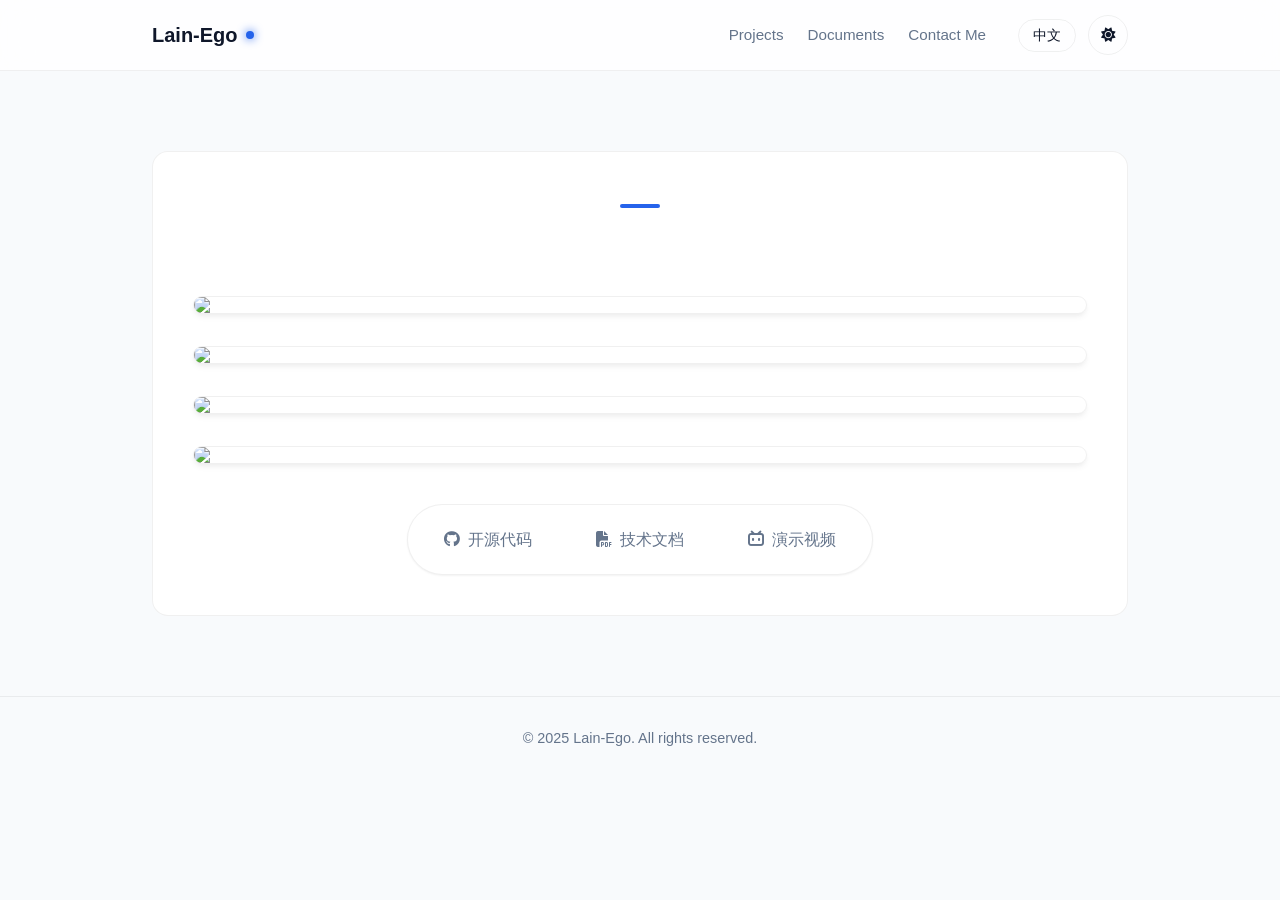
==== pages/projects/project1.html @ 4d6e3652 "简化处理，删除了部分重复的无用代码" ====
<!DOCTYPE html>
<html lang="en" data-theme="light">
<head>
  <meta charset="UTF-8">
  <meta name="viewport" content="width=device-width, initial-scale=1.0">
  <title>Project 01 - Lain-Ego</title>
  
  <script>
    const savedTheme = localStorage.getItem('theme') || (window.matchMedia('(prefers-color-scheme: dark)').matches ? 'dark' : 'light');
    document.documentElement.setAttribute('data-theme', savedTheme);
  </script>

  <link rel="stylesheet" href="../../assets/css/style.css">
  <link rel="stylesheet" href="https://cdn.bootcdn.net/ajax/libs/font-awesome/6.4.0/css/all.min.css">
</head>
<body>
  <nav>
    <div class="container nav-container">
      <a href="../../index.html" class="logo">
        <span class="logo-text">Lain-Ego</span>
        <div class="logo-dot"></div>
      </a>
      
      <div class="nav-actions">
        <div class="nav-links">
          <a href="../../index.html#projects" data-i18n="nav.projects">Projects</a>
          <a href="../../index.html#documents" data-i18n="nav.documents">Documents</a>
          <a href="../../index.html#contact" data-i18n="nav.contact">Contact Me</a>
        </div>
        
        <div class="nav-controls">
          <button class="control-btn lang-toggle" aria-label="Toggle Language">中文</button>
          <button class="control-btn theme-toggle" aria-label="Toggle Theme">
            <i class="fas fa-sun sun-icon"></i>
            <i class="fas fa-moon moon-icon"></i>
          </button>
        </div>
      </div>
    </div>
  </nav>

  <section class="section-padding">
    <div class="container">
      <div class="card project-detail-card">
        <h2 data-i18n="project1.title"></h2>
        
        <img src="../../assets/images/Portfolio-01.png" data-i18n="projects1.imgAlt1" class="project-img">
        
        <div class="project-detail-desc">
           <p data-i18n="project1.desc"></p>
        </div>

        <img src="../../assets/images/Portfolio-01-3.png" data-i18n="project1.imgAlt2" class="project-img">
        <img src="../../assets/images/Portfolio-01-1.png" data-i18n="project1.imgAlt3" class="project-img">
        <img src="../../assets/images/Portfolio-01-2.png" data-i18n="project1.imgAlt4" class="project-img">
       
        <div class="publish-links-wrapper">
          <div class="publish-links">
            <a href="https://github.com/Lain-Ego0/BRS-Parallel-Robot" target="_blank" class="publish-link github">
              <i class="fab fa-github"></i> <span data-i18n="project1.links.github">开源代码</span>
            </a>
            <a href="https://wcn9j5638vrr.feishu.cn/wiki/space/7570988375279517715?ccm_open_type=lark_wiki_spaceLink&open_tab_from=wiki_home" target="_blank" class="publish-link">
              <i class="fas fa-file-pdf"></i> <span data-i18n="project1.links.techDoc">技术文档</span>
            </a>
            <a href="https://www.bilibili.com/video/BV15wu4zuEmf" target="_blank" class="publish-link bilibili">
              <i class="fab fa-bilibili"></i> <span data-i18n="project1.links.demo">演示视频</span>
            </a>
          </div>
        </div>

      </div>
    </div>
  </section>

  <footer data-i18n="footer.copyright">© 2025 Lain-Ego. All rights reserved.</footer>

  <script src="../../assets/js/i18n.js"></script>
  <script src="../../assets/js/main.js"></script>
</body>
</html>
---- assets/css/style.css ----
/* =========================================
   1. Design Token & Themes
   ========================================= */
:root {
  /* 基础参数 */
  --font-main: -apple-system, BlinkMacSystemFont, "Segoe UI", Roboto, "Helvetica Neue", Arial, sans-serif;
  --radius-md: 16px;
  --radius-full: 999px;
  --container-width: 1024px;
  --transition-base: 0.3s cubic-bezier(0.4, 0, 0.2, 1);
  
  /* [Light Mode] 默认日间模式变量 */
  --bg-body: #f8fafc;
  --bg-card: #ffffff;
  --bg-glass: rgba(255, 255, 255, 0.8);
  --bg-hover: #f1f5f9;
  
  --text-main: #0f172a;
  --text-muted: #64748b;
  --text-invert: #ffffff;
  
  --primary: #2563eb;       /* 核心蓝 */
  --primary-glow: rgba(37, 99, 235, 0.2);
  
  --border-light: rgba(0, 0, 0, 0.06);
  --shadow-sm: 0 1px 2px rgba(0, 0, 0, 0.05);
  --shadow-card: 0 4px 6px -1px rgba(0, 0, 0, 0.05), 0 2px 4px -1px rgba(0, 0, 0, 0.03);
  --shadow-hover: 0 20px 25px -5px rgba(0, 0, 0, 0.1), 0 10px 10px -5px rgba(0, 0, 0, 0.04);
  
  --gradient-title: linear-gradient(135deg, #0f172a 0%, #3b82f6 100%);
  --decoration-blob: #e2e8f0;
}

/* [Dark Mode] 深色模式变量覆盖 */
[data-theme="dark"] {
  --bg-body: #0f172a;       /* 深岩灰背景 */
  --bg-card: #1e293b;       /* 稍亮的卡片背景 */
  --bg-glass: rgba(15, 23, 42, 0.8);
  --bg-hover: #334155;
  
  --text-main: #f1f5f9;     /* 亮灰白 */
  --text-muted: #94a3b8;    /* 柔和灰 */
  
  --primary: #60a5fa;       /* 亮蓝，暗色下更显眼 */
  --primary-glow: rgba(96, 165, 250, 0.25);
  
  --border-light: rgba(255, 255, 255, 0.08);
  --shadow-sm: 0 1px 2px rgba(0, 0, 0, 0.3);
  --shadow-card: 0 4px 6px -1px rgba(0, 0, 0, 0.4);
  --shadow-hover: 0 20px 25px -5px rgba(0, 0, 0, 0.5), 0 0 20px rgba(96, 165, 250, 0.15); /* 加点蓝色光晕 */
  
  --gradient-title: linear-gradient(135deg, #f8fafc 0%, #60a5fa 100%);
  --decoration-blob: #1e293b;
}

/* =========================================
   2. Global Reset & Layout
   ========================================= */
* { margin: 0; padding: 0; box-sizing: border-box; }

body {
  font-family: var(--font-main);
  background-color: var(--bg-body);
  color: var(--text-main);
  line-height: 1.6;
  /* 关键：平滑过渡背景色和文字颜色 */
  transition: background-color 0.4s ease, color 0.4s ease;
  overflow-x: hidden;
}

/* 新增：全局图片约束，防止图片撑破布局 */
img {
  max-width: 100%;
  height: auto;
  display: block;
}

a { text-decoration: none; color: inherit; transition: var(--transition-base); }
ul { list-style: none; }

.container {
  max-width: var(--container-width);
  margin: 0 auto;
  padding: 0 24px;
}

.section-padding { padding: 80px 0; }
.flex-center { display: flex; align-items: center; justify-content: center; }
.column { flex-direction: column; }

/* 滚动条美化 */
::-webkit-scrollbar { width: 8px; }
::-webkit-scrollbar-track { background: var(--bg-body); }
::-webkit-scrollbar-thumb { background: var(--text-muted); border-radius: 4px; opacity: 0.5; }

/* =========================================
   3. Navigation (Glassmorphism)
   ========================================= */
nav {
  position: sticky;
  top: 0;
  z-index: 100;
  background: var(--bg-glass);
  backdrop-filter: blur(16px);
  -webkit-backdrop-filter: blur(16px);
  border-bottom: 1px solid var(--border-light);
  transition: background-color 0.4s ease, border-color 0.4s ease;
}

.nav-container {
  height: 70px;
  display: flex;
  justify-content: space-between;
  align-items: center;
}

.logo {
  display: flex;
  align-items: center;
  gap: 8px;
  font-weight: 700;
  font-size: 1.25rem;
  color: var(--text-main);
}

.logo-dot {
  width: 8px;
  height: 8px;
  background: var(--primary);
  border-radius: 50%;
  box-shadow: 0 0 10px var(--primary);
}

.nav-actions { display: flex; align-items: center; gap: 32px; }

.nav-links { display: flex; gap: 24px; }
.nav-links a {
  font-size: 0.95rem;
  font-weight: 500;
  color: var(--text-muted);
  position: relative;
}
.nav-links a:hover, .nav-links a.active { color: var(--primary); }

.nav-controls { display: flex; align-items: center; gap: 12px; }

/* 按钮通用样式 */
.control-btn {
  background: transparent;
  border: 1px solid var(--border-light);
  color: var(--text-main);
  padding: 6px 14px;
  border-radius: 20px;
  cursor: pointer;
  font-size: 0.9rem;
  transition: all 0.3s ease;
  display: flex;
  align-items: center;
  justify-content: center;
}

.control-btn:hover {
  background: var(--bg-hover);
  border-color: var(--primary);
  color: var(--primary);
}

/* 主题切换按钮特殊处理 */
.theme-toggle {
  width: 36px;
  height: 36px;
  padding: 0;
  border-radius: 50%;
  position: relative;
  overflow: hidden;
}

.theme-toggle i {
  position: absolute;
  transition: transform 0.5s cubic-bezier(0.68, -0.55, 0.27, 1.55), opacity 0.5s;
}

/* 图标切换动画逻辑 */
[data-theme="light"] .moon-icon { transform: translateY(20px) rotate(90deg); opacity: 0; }
[data-theme="light"] .sun-icon { transform: translateY(0) rotate(0); opacity: 1; }
[data-theme="dark"] .sun-icon { transform: translateY(-20px) rotate(-90deg); opacity: 0; }
[data-theme="dark"] .moon-icon { transform: translateY(0) rotate(0); opacity: 1; }

/* =========================================
   4. Hero Section / Intro
   ========================================= */
.intro {
  padding: 100px 0 60px;
  position: relative;
  text-align: center;
}

/* 背景装饰球 */
.bg-decoration {
  position: absolute;
  top: -50%;
  left: 50%;
  transform: translateX(-50%);
  width: 800px;
  height: 800px;
  background: radial-gradient(circle, var(--decoration-blob) 0%, transparent 70%);
  opacity: 0.5;
  z-index: -1;
  pointer-events: none;
}

.avatar-container {
  position: relative;
  margin-bottom: 24px;
}

.avatar {
  width: 140px;
  height: 140px;
  border-radius: 50%;
  object-fit: cover;
  border: 4px solid var(--bg-card);
  position: relative;
  z-index: 2;
  flex-shrink: 0; /* 防止头像被挤压 */
}

.avatar-glow {
  position: absolute;
  inset: 0;
  border-radius: 50%;
  background: var(--primary);
  filter: blur(25px);
  opacity: 0.4;
  z-index: 1;
  transform: scale(0.9);
  transition: opacity 0.3s;
}
.avatar-container:hover .avatar-glow { opacity: 0.7; }

.gradient-text {
  font-size: 3rem;
  font-weight: 800;
  margin-bottom: 16px;
  background: var(--gradient-title);
  -webkit-background-clip: text;
  background-clip: text;
  color: transparent; /* 关键：文字透明显示背景渐变 */
  letter-spacing: -1px;
}

.subtitle {
  font-size: 1.15rem;
  color: var(--text-muted);
  max-width: 700px;
  margin: 0 auto;
}

/* =========================================
   5. Projects Grid & Detail Images
   ========================================= */
h2 {
  font-size: 2rem;
  text-align: center;
  margin-bottom: 48px;
  color: var(--text-main);
  position: relative;
  display: inline-block;
  width: 100%;
}
/* 标题下划线 */
h2::after {
  content: '';
  display: block;
  width: 40px;
  height: 4px;
  background: var(--primary);
  margin: 12px auto 0;
  border-radius: 2px;
}

.projects-grid {
  display: grid;
  grid-template-columns: repeat(auto-fit, minmax(300px, 1fr));
  gap: 32px;
}

.card {
  background: var(--bg-card);
  border-radius: var(--radius-md);
  border: 1px solid var(--border-light);
  overflow: hidden;
  transition: var(--transition-base);
  /* 解决 Safari 下圆角溢出问题 */
  transform: translateZ(0); 
}

.card:hover {
  transform: translateY(-8px);
  box-shadow: var(--shadow-hover);
  border-color: var(--primary-glow);
}

/* 首页项目卡片缩略图 - 优化适配 */
.project-thumbnail {
  width: 100%;
  height: 220px;           /* 调整高度，显示更佳 */
  object-fit: cover;       /* 填满容器，防止拉伸 */
  object-position: center; /* 居中裁剪 */
  border-bottom: 1px solid var(--border-light);
  transition: transform 0.5s ease;
  background-color: var(--bg-hover);
}

.card:hover .project-thumbnail { transform: scale(1.05); }

.project-thumbnail-wrapper { overflow: hidden; }

.project-info { padding: 24px; }

.project-info h3 {
  font-size: 1.25rem;
  margin-bottom: 8px;
  color: var(--text-main);
}

.project-info p {
  font-size: 0.95rem;
  color: var(--text-muted);
  margin-bottom: 20px;
  display: -webkit-box;
  -webkit-line-clamp: 3;
  -webkit-box-orient: vertical;
  overflow: hidden;
}

.project-link {
  font-weight: 600;
  color: var(--primary);
  display: inline-flex;
  align-items: center;
  gap: 4px;
}
.project-link::after { content: '→'; transition: transform 0.2s; }
.project-link:hover::after { transform: translateX(4px); }

/* 子页面：详情大图样式 (新增) */
.project-detail-card { padding: 40px; }

.project-detail-desc {
  max-width: 800px;
  margin: 30px auto;
  line-height: 1.8;
  color: var(--text-muted);
}

.project-img {
  display: block;
  width: 100%;             /* 强制宽度撑满容器 */
  max-width: 100%;         /* 防止超出父容器 */
  height: auto;            /* 高度自动，保持比例 */
  object-fit: contain;     /* 保证图片内容完整显示 */
  border-radius: var(--radius-md);
  margin: 32px auto;       /* 上下增加间距 */
  box-shadow: var(--shadow-card);
  border: 1px solid var(--border-light);
}

/* =========================================
   6. Documents & Buttons
   ========================================= */
.publish-links-wrapper { text-align: center; margin-top: 40px; }

.publish-links {
  display: inline-flex;
  flex-wrap: wrap;
  gap: 16px;
  justify-content: center;
  background: var(--bg-card);
  padding: 12px;
  border-radius: var(--radius-full);
  box-shadow: var(--shadow-sm);
  border: 1px solid var(--border-light);
}

.publish-link {
  padding: 10px 24px;
  border-radius: var(--radius-full);
  font-weight: 500;
  color: var(--text-muted);
  transition: all 0.3s ease;
  display: flex;
  align-items: center;
  gap: 8px;
}

.publish-link:hover {
  background: var(--bg-hover);
  color: var(--primary);
  transform: translateY(-2px);
}

/* =========================================
   7. Contact & Footer
   ========================================= */
.contact {
  background: var(--bg-card); /* 改为卡片色，不再是大色块 */
  border-top: 1px solid var(--border-light);
}

.contact-links {
  display: flex;
  justify-content: center;
  gap: 48px;
  margin-top: 40px;
}

.contact-item a {
  display: flex;
  flex-direction: column;
  align-items: center;
  gap: 12px;
  color: var(--text-muted);
}

.contact-item i {
  font-size: 2rem;
  transition: transform 0.3s cubic-bezier(0.34, 1.56, 0.64, 1);
  color: var(--text-main);
}

.contact-item:hover i {
  transform: scale(1.2) rotate(8deg);
  color: var(--primary);
}
.contact-item:hover p { color: var(--primary); }

footer {
  text-align: center;
  padding: 30px;
  font-size: 0.9rem;
  color: var(--text-muted);
  border-top: 1px solid var(--border-light);
  background: var(--bg-body);
}

/* =========================================
   8. Mobile Responsive
   ========================================= */
@media (max-width: 768px) {
  .nav-links { display: none; } /* 暂时简化手机端 */
  
  .intro { padding-top: 60px; }
  .gradient-text { font-size: 2.2rem; }

  /* 手机端图片适配 */
  .avatar {
    width: 120px;
    height: 120px;
  }
  .project-thumbnail {
    height: 180px;
  }
  .project-img {
    margin: 20px auto;
    border-radius: 8px;
  }
  
  .publish-links {
    flex-direction: column;
    border-radius: var(--radius-md);
    width: 100%;
  }
  
  .contact-links {
    gap: 24px;
    flex-wrap: wrap;
  }
}


/* Paste this AFTER your existing CSS */

/* =========================================
   9. Open Source Section (New)
   ========================================= */
.opensource-grid {
  display: grid;
  grid-template-columns: repeat(auto-fit, minmax(300px, 1fr));
  gap: 24px;
}

.os-card {
  background: var(--bg-card);
  border: 1px solid var(--border-light);
  border-radius: var(--radius-md);
  padding: 24px;
  transition: var(--transition-base);
  display: flex;
  flex-direction: column;
  height: 100%;
}

.os-card:hover {
  transform: translateY(-5px);
  border-color: var(--primary);
  box-shadow: var(--shadow-card);
}

.os-header {
  display: flex;
  align-items: flex-start;
  justify-content: space-between;
  margin-bottom: 12px;
}

.os-title {
  font-size: 1.1rem;
  font-weight: 700;
  color: var(--text-main);
}

.os-desc {
  font-size: 0.9rem;
  color: var(--text-muted);
  margin-bottom: 16px;
  flex-grow: 1;
}

.os-tags {
  display: flex;
  flex-wrap: wrap;
  gap: 8px;
  margin-bottom: 20px;
}

.os-tag {
  font-size: 0.75rem;
  padding: 4px 10px;
  background: var(--bg-hover);
  color: var(--text-muted);
  border-radius: 20px;
}

.os-actions {
  display: flex;
  gap: 12px;
}

.os-btn {
  font-size: 0.85rem;
  font-weight: 600;
  color: var(--primary);
  display: flex;
  align-items: center;
  gap: 6px;
}
.os-btn:hover { text-decoration: underline; }

/* =========================================
   10. Timeline Section (New)
   ========================================= */
.timeline-container {
  position: relative;
  max-width: 800px;
  margin: 0 auto;
  padding-left: 30px;
}

/* Vertical Line */
.timeline-container::before {
  content: '';
  position: absolute;
  left: 0;
  top: 0;
  bottom: 0;
  width: 2px;
  background: var(--border-light);
}

.timeline-item {
  position: relative;
  margin-bottom: 40px;
}

.timeline-dot {
  position: absolute;
  left: -35px; /* Adjust based on padding */
  top: 5px;
  width: 12px;
  height: 12px;
  background: var(--bg-body);
  border: 2px solid var(--primary);
  border-radius: 50%;
  z-index: 1;
}

.timeline-date {
  font-size: 0.85rem;
  font-weight: 700;
  color: var(--primary);
  margin-bottom: 6px;
  display: block;
}

.timeline-content h3 {
  font-size: 1.1rem;
  margin-bottom: 8px;
  color: var(--text-main);
}

.timeline-content p {
  font-size: 0.95rem;
  color: var(--text-muted);
}

/* =========================================
   11. Tech Stack Section (New)
   ========================================= */
.skills-wrapper {
  display: grid;
  grid-template-columns: repeat(auto-fit, minmax(200px, 1fr));
  gap: 32px;
}

.skill-category h3 {
  font-size: 1.1rem;
  margin-bottom: 16px;
  color: var(--text-main);
  border-left: 3px solid var(--primary);
  padding-left: 12px;
}

.skill-list {
  display: flex;
  flex-wrap: wrap;
  gap: 10px;
}

.skill-badge {
  padding: 8px 16px;
  background: var(--bg-card);
  border: 1px solid var(--border-light);
  border-radius: 8px;
  font-size: 0.9rem;
  color: var(--text-muted);
  display: flex;
  align-items: center;
  gap: 8px;
  transition: all 0.2s;
}

.skill-badge:hover {
  border-color: var(--primary);
  color: var(--primary);
  transform: translateY(-2px);
}

/* 修复主题切换按钮的点击响应 */
.theme-toggle {
  cursor: pointer;
  z-index: 10; /* 提高层级 */
  /* 确保按钮有足够空间容纳图标 */
  width: 40px; 
  height: 40px;
  display: flex;
  align-items: center;
  justify-content: center;
}

/* 防止图标拦截鼠标事件，确保点击穿透到 button */
.theme-toggle i {
  pointer-events: none; 
}

/* 确保导航栏层级够高 */
nav {
  z-index: 1000;
}

/* ... Previous CSS ... */

/* =========================================
   12. Project Tags (New)
   ========================================= */
.project-tags {
  display: flex;
  flex-wrap: wrap;
  gap: 8px;
  margin-bottom: 20px; /* Space between tags and 'View Details' link */
  margin-top: -12px;   /* Pull closer to description */
}

.project-tag {
  font-size: 0.75rem;
  padding: 3px 10px;
  background: var(--bg-hover);
  color: var(--primary);
  border-radius: 4px;
  font-weight: 500;
  border: 1px solid var(--border-light);
}

/* Adjust paragraph margin in project info to accommodate tags */
.project-info p {
  margin-bottom: 16px; 
}
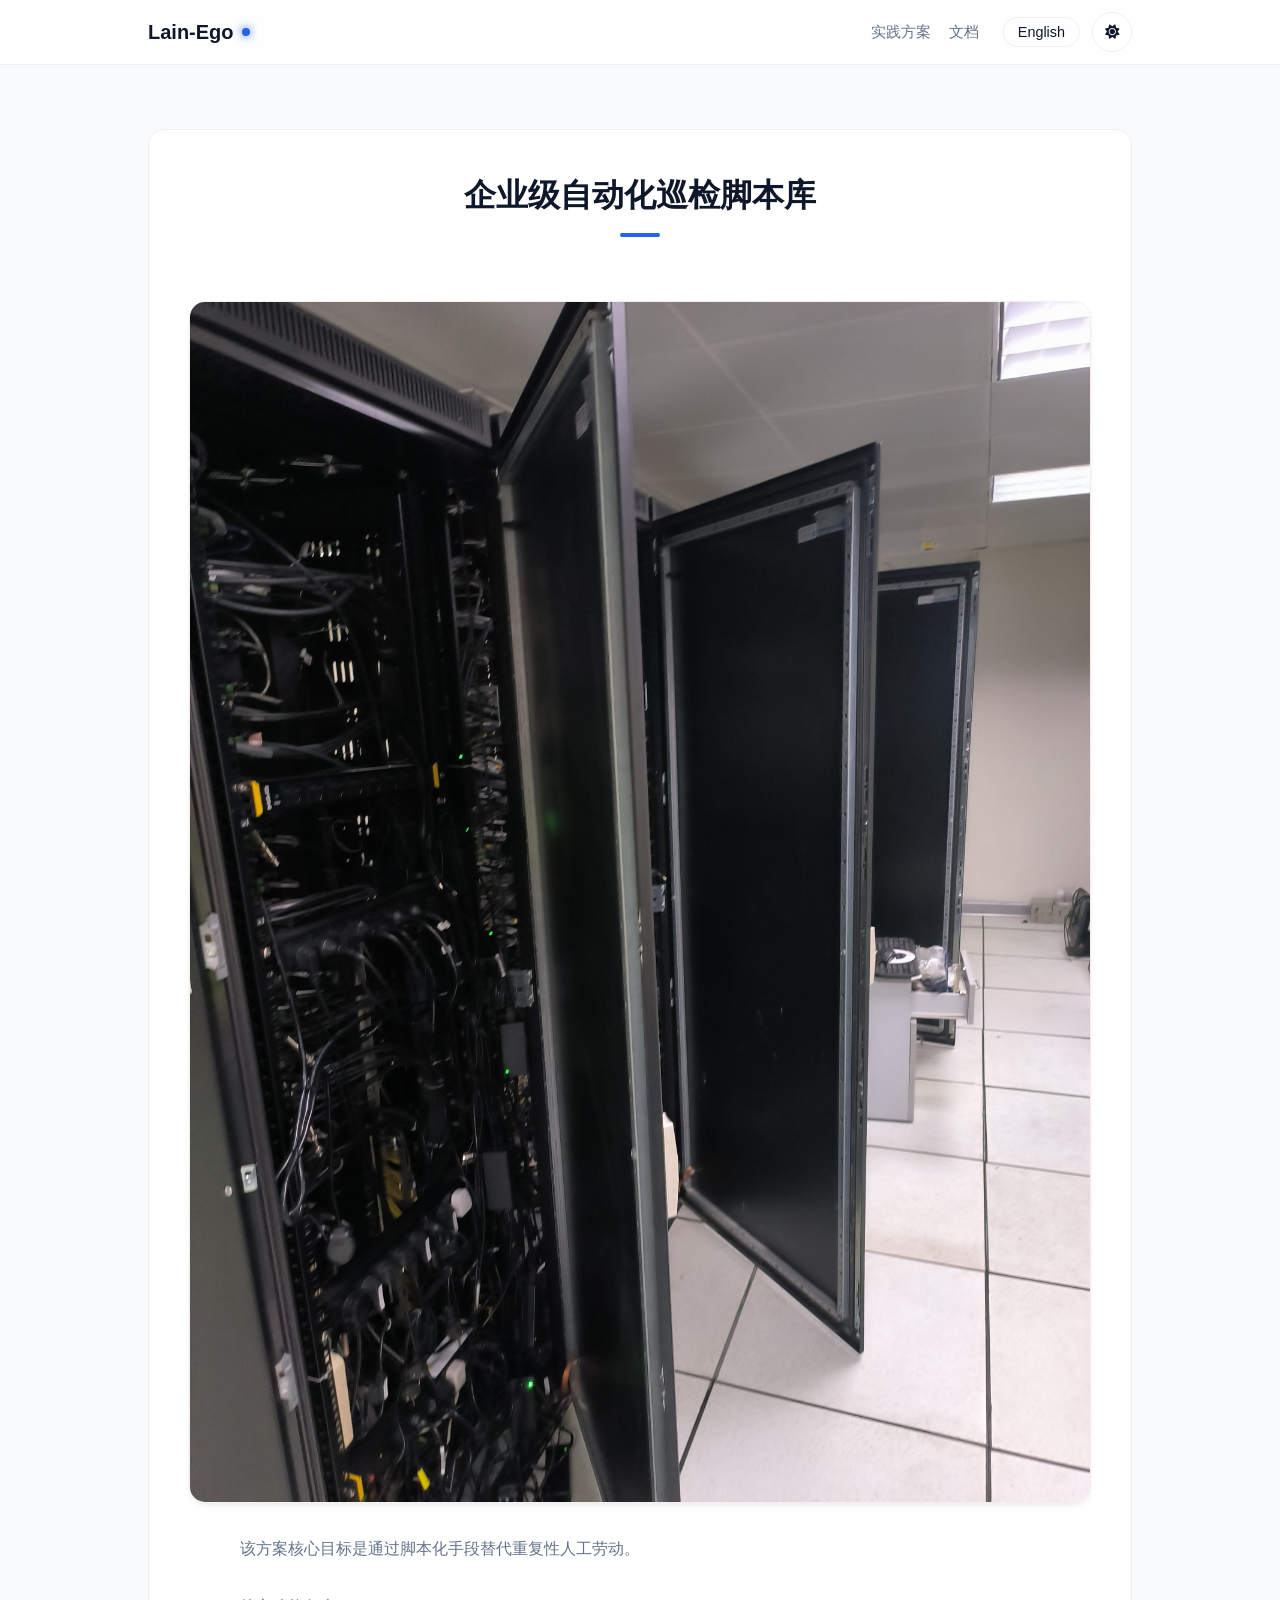
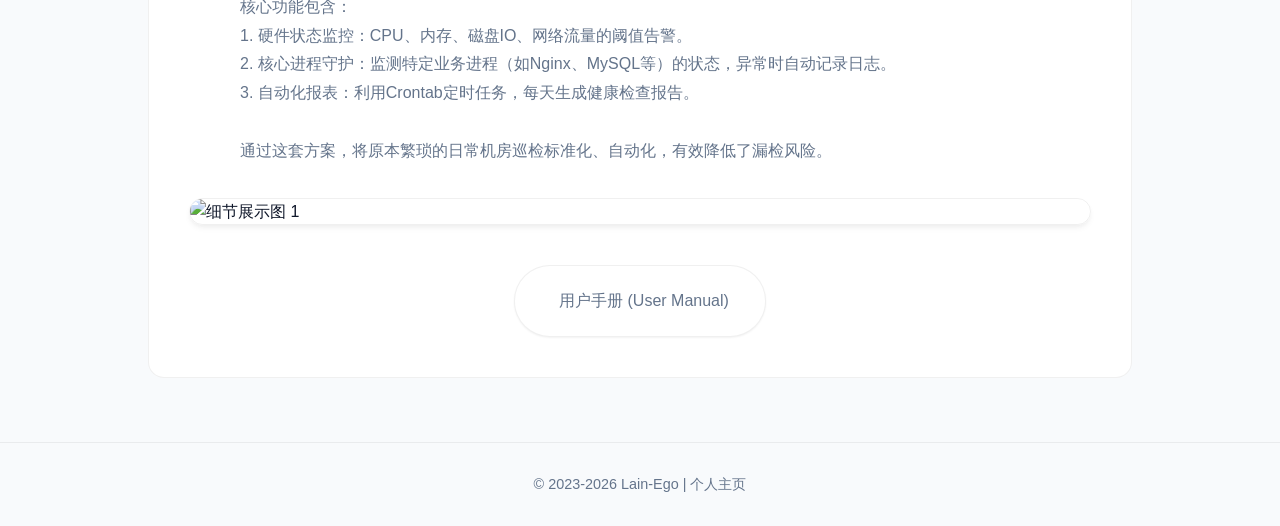
==== commit 636443a4: "Update project1.html" ====
--- a/pages/projects/project1.html
+++ b/pages/projects/project1.html
@@ -25,7 +25,6 @@
         <div class="nav-links">
           <a href="../../index.html#projects" data-i18n="nav.projects">Projects</a>
           <a href="../../index.html#documents" data-i18n="nav.documents">Documents</a>
-          <a href="../../index.html#contact" data-i18n="nav.contact">Contact Me</a>
         </div>
         
         <div class="nav-controls">
@@ -44,27 +43,19 @@
       <div class="card project-detail-card">
         <h2 data-i18n="project1.title"></h2>
         
-        <img src="../../assets/images/Portfolio-01.png" data-i18n="projects1.imgAlt1" class="project-img">
+        <img src="../../assets/images/Data-center.jpg" data-i18n="projects1.imgAlt1" class="project-img">
         
         <div class="project-detail-desc">
            <p data-i18n="project1.desc"></p>
         </div>
 
-        <img src="../../assets/images/Portfolio-01-3.png" data-i18n="project1.imgAlt2" class="project-img">
-        <img src="../../assets/images/Portfolio-01-1.png" data-i18n="project1.imgAlt3" class="project-img">
-        <img src="../../assets/images/Portfolio-01-2.png" data-i18n="project1.imgAlt4" class="project-img">
+        <img src="../../assets/images/Data-centerOne.jpg" data-i18n="projects1.imgAlt2" class="project-img">
        
         <div class="publish-links-wrapper">
           <div class="publish-links">
-            <a href="https://github.com/Lain-Ego0/BRS-Parallel-Robot" target="_blank" class="publish-link github">
-              <i class="fab fa-github"></i> <span data-i18n="project1.links.github">开源代码</span>
-            </a>
-            <a href="https://wcn9j5638vrr.feishu.cn/wiki/space/7570988375279517715?ccm_open_type=lark_wiki_spaceLink&open_tab_from=wiki_home" target="_blank" class="publish-link">
-              <i class="fas fa-file-pdf"></i> <span data-i18n="project1.links.techDoc">技术文档</span>
-            </a>
-            <a href="https://www.bilibili.com/video/BV15wu4zuEmf" target="_blank" class="publish-link bilibili">
-              <i class="fab fa-bilibili"></i> <span data-i18n="project1.links.demo">演示视频</span>
-            </a>
+            <div class="publish-link">
+              <i class="fas fa-user-guide"></i> <span>用户手册 (User Manual)</span>
+            </div>
           </div>
         </div>
 
@@ -72,7 +63,7 @@
     </div>
   </section>
 
-  <footer data-i18n="footer.copyright">© 2025 Lain-Ego. All rights reserved.</footer>
+  <footer data-i18n="footer.copyright">© 2026 Lain-Ego. All rights reserved.</footer>
 
   <script src="../../assets/js/i18n.js"></script>
   <script src="../../assets/js/main.js"></script>
--- a/assets/css/style.css
+++ b/assets/css/style.css
@@ -8,6 +8,10 @@
   --radius-full: 999px;
   --container-width: 1024px;
   --transition-base: 0.3s cubic-bezier(0.4, 0, 0.2, 1);
+  --ease-standard: cubic-bezier(0.22, 1, 0.36, 1);
+  --ease-emphasis: cubic-bezier(0.16, 1, 0.3, 1);
+  --duration-fast: 180ms;
+  --duration-base: 480ms;
   
   /* [Light Mode] 默认日间模式变量 */
   --bg-body: #f8fafc;
@@ -33,24 +37,24 @@
 
 /* [Dark Mode] 深色模式变量覆盖 */
 [data-theme="dark"] {
-  --bg-body: #0f172a;       /* 深岩灰背景 */
-  --bg-card: #1e293b;       /* 稍亮的卡片背景 */
-  --bg-glass: rgba(15, 23, 42, 0.8);
-  --bg-hover: #334155;
-  
-  --text-main: #f1f5f9;     /* 亮灰白 */
-  --text-muted: #94a3b8;    /* 柔和灰 */
-  
-  --primary: #60a5fa;       /* 亮蓝，暗色下更显眼 */
-  --primary-glow: rgba(96, 165, 250, 0.25);
-  
-  --border-light: rgba(255, 255, 255, 0.08);
-  --shadow-sm: 0 1px 2px rgba(0, 0, 0, 0.3);
-  --shadow-card: 0 4px 6px -1px rgba(0, 0, 0, 0.4);
-  --shadow-hover: 0 20px 25px -5px rgba(0, 0, 0, 0.5), 0 0 20px rgba(96, 165, 250, 0.15); /* 加点蓝色光晕 */
-  
-  --gradient-title: linear-gradient(135deg, #f8fafc 0%, #60a5fa 100%);
-  --decoration-blob: #1e293b;
+  --bg-body: #1b1b1d;       /* 纯净中性暗背景 */
+  --bg-card: #242526;       /* 轻微抬升层级 */
+  --bg-glass: rgba(27, 27, 29, 0.82);
+  --bg-hover: #2d2f31;
+  
+  --text-main: #e8e9ea;
+  --text-muted: #b0b3b8;
+  
+  --primary: #78a8f8;
+  --primary-glow: rgba(120, 168, 248, 0.24);
+  
+  --border-light: rgba(227, 227, 227, 0.14);
+  --shadow-sm: 0 1px 2px rgba(0, 0, 0, 0.32);
+  --shadow-card: 0 8px 20px rgba(0, 0, 0, 0.22);
+  --shadow-hover: 0 12px 28px rgba(0, 0, 0, 0.30);
+  
+  --gradient-title: linear-gradient(135deg, #f1f2f4 0%, #9abcf2 100%);
+  --decoration-blob: #2a2c2e;
 }
 
 /* =========================================
@@ -81,10 +85,10 @@
 .container {
   max-width: var(--container-width);
   margin: 0 auto;
-  padding: 0 24px;
-}
-
-.section-padding { padding: 80px 0; }
+  padding: 0 20px;
+}
+
+.section-padding { padding: 64px 0; }
 .flex-center { display: flex; align-items: center; justify-content: center; }
 .column { flex-direction: column; }
 
@@ -108,7 +112,7 @@
 }
 
 .nav-container {
-  height: 70px;
+  height: 64px;
   display: flex;
   justify-content: space-between;
   align-items: center;
@@ -131,16 +135,29 @@
   box-shadow: 0 0 10px var(--primary);
 }
 
-.nav-actions { display: flex; align-items: center; gap: 32px; }
-
-.nav-links { display: flex; gap: 24px; }
+.nav-actions { display: flex; align-items: center; gap: 24px; }
+
+.nav-links { display: flex; gap: 18px; }
 .nav-links a {
   font-size: 0.95rem;
   font-weight: 500;
   color: var(--text-muted);
   position: relative;
 }
+.nav-links a::after {
+  content: '';
+  position: absolute;
+  left: 0;
+  bottom: -6px;
+  width: 100%;
+  height: 2px;
+  background: var(--primary);
+  transform: scaleX(0);
+  transform-origin: left;
+  transition: transform var(--duration-fast) var(--ease-standard);
+}
 .nav-links a:hover, .nav-links a.active { color: var(--primary); }
+.nav-links a:hover::after, .nav-links a.active::after { transform: scaleX(1); }
 
 .nav-controls { display: flex; align-items: center; gap: 12px; }
 
@@ -153,7 +170,7 @@
   border-radius: 20px;
   cursor: pointer;
   font-size: 0.9rem;
-  transition: all 0.3s ease;
+  transition: color var(--duration-fast) var(--ease-standard), border-color var(--duration-fast) var(--ease-standard), background-color var(--duration-fast) var(--ease-standard), transform var(--duration-fast) var(--ease-standard);
   display: flex;
   align-items: center;
   justify-content: center;
@@ -177,7 +194,7 @@
 
 .theme-toggle i {
   position: absolute;
-  transition: transform 0.5s cubic-bezier(0.68, -0.55, 0.27, 1.55), opacity 0.5s;
+  transition: transform 420ms var(--ease-emphasis), opacity 320ms var(--ease-standard);
 }
 
 /* 图标切换动画逻辑 */
@@ -190,7 +207,7 @@
    4. Hero Section / Intro
    ========================================= */
 .intro {
-  padding: 100px 0 60px;
+  padding: 84px 0 44px;
   position: relative;
   text-align: center;
 }
@@ -211,7 +228,9 @@
 
 .avatar-container {
   position: relative;
-  margin-bottom: 24px;
+  margin-bottom: 18px;
+  opacity: 0;
+  animation: intro-fade-up 620ms var(--ease-emphasis) 120ms forwards;
 }
 
 .avatar {
@@ -241,12 +260,11 @@
 .gradient-text {
   font-size: 3rem;
   font-weight: 800;
-  margin-bottom: 16px;
-  background: var(--gradient-title);
-  -webkit-background-clip: text;
-  background-clip: text;
-  color: transparent; /* 关键：文字透明显示背景渐变 */
+  margin-bottom: 10px;
+  color: var(--text-main);
   letter-spacing: -1px;
+  opacity: 0;
+  animation: intro-fade-up 620ms var(--ease-emphasis) 210ms forwards;
 }
 
 .subtitle {
@@ -254,6 +272,42 @@
   color: var(--text-muted);
   max-width: 700px;
   margin: 0 auto;
+  opacity: 0;
+  animation: intro-fade-up 620ms var(--ease-emphasis) 300ms forwards;
+}
+
+.intro-contact-links {
+  display: flex;
+  align-items: center;
+  justify-content: center;
+  gap: 12px;
+  margin-top: 22px;
+  flex-wrap: wrap;
+  opacity: 0;
+  animation: intro-fade-up 620ms var(--ease-emphasis) 390ms forwards;
+}
+
+.intro-contact-link {
+  width: 34px;
+  height: 34px;
+  border-radius: 50%;
+  border: 1px solid var(--border-light);
+  background: var(--bg-card);
+  color: var(--text-muted);
+  display: inline-flex;
+  align-items: center;
+  justify-content: center;
+  transition: transform var(--duration-fast) var(--ease-standard), color var(--duration-fast) var(--ease-standard), border-color var(--duration-fast) var(--ease-standard);
+}
+
+.intro-contact-link i {
+  font-size: 0.9rem;
+}
+
+.intro-contact-link:hover {
+  color: var(--primary);
+  border-color: var(--primary);
+  transform: translateY(-1px);
 }
 
 /* =========================================
@@ -262,7 +316,7 @@
 h2 {
   font-size: 2rem;
   text-align: center;
-  margin-bottom: 48px;
+  margin-bottom: 32px;
   color: var(--text-main);
   position: relative;
   display: inline-block;
@@ -282,7 +336,7 @@
 .projects-grid {
   display: grid;
   grid-template-columns: repeat(auto-fit, minmax(300px, 1fr));
-  gap: 32px;
+  gap: 24px;
 }
 
 .card {
@@ -290,14 +344,14 @@
   border-radius: var(--radius-md);
   border: 1px solid var(--border-light);
   overflow: hidden;
-  transition: var(--transition-base);
+  transition: transform var(--duration-base) var(--ease-standard), box-shadow var(--duration-base) var(--ease-standard), border-color var(--duration-fast) var(--ease-standard);
   /* 解决 Safari 下圆角溢出问题 */
   transform: translateZ(0); 
 }
 
 .card:hover {
-  transform: translateY(-8px);
-  box-shadow: var(--shadow-hover);
+  transform: translateY(-4px);
+  box-shadow: var(--shadow-card);
   border-color: var(--primary-glow);
 }
 
@@ -308,11 +362,11 @@
   object-fit: cover;       /* 填满容器，防止拉伸 */
   object-position: center; /* 居中裁剪 */
   border-bottom: 1px solid var(--border-light);
-  transition: transform 0.5s ease;
+  transition: transform var(--duration-base) var(--ease-standard);
   background-color: var(--bg-hover);
 }
 
-.card:hover .project-thumbnail { transform: scale(1.05); }
+.card:hover .project-thumbnail { transform: scale(1.02); }
 
 .project-thumbnail-wrapper { overflow: hidden; }
 
@@ -388,7 +442,7 @@
   border-radius: var(--radius-full);
   font-weight: 500;
   color: var(--text-muted);
-  transition: all 0.3s ease;
+  transition: transform var(--duration-fast) var(--ease-standard), color var(--duration-fast) var(--ease-standard), background-color var(--duration-fast) var(--ease-standard);
   display: flex;
   align-items: center;
   gap: 8px;
@@ -397,43 +451,23 @@
 .publish-link:hover {
   background: var(--bg-hover);
   color: var(--primary);
-  transform: translateY(-2px);
-}
-
-/* =========================================
-   7. Contact & Footer
-   ========================================= */
-.contact {
-  background: var(--bg-card); /* 改为卡片色，不再是大色块 */
-  border-top: 1px solid var(--border-light);
-}
-
-.contact-links {
-  display: flex;
-  justify-content: center;
-  gap: 48px;
-  margin-top: 40px;
-}
-
-.contact-item a {
-  display: flex;
-  flex-direction: column;
-  align-items: center;
-  gap: 12px;
-  color: var(--text-muted);
-}
-
-.contact-item i {
-  font-size: 2rem;
-  transition: transform 0.3s cubic-bezier(0.34, 1.56, 0.64, 1);
-  color: var(--text-main);
-}
-
-.contact-item:hover i {
-  transform: scale(1.2) rotate(8deg);
-  color: var(--primary);
-}
-.contact-item:hover p { color: var(--primary); }
+  transform: translateY(-1px);
+}
+
+@keyframes intro-fade-up {
+  from {
+    opacity: 0;
+    transform: translateY(14px);
+  }
+  to {
+    opacity: 1;
+    transform: translateY(0);
+  }
+}
+
+/* =========================================
+   7. Footer
+   ========================================= */
 
 footer {
   text-align: center;
@@ -450,7 +484,8 @@
 @media (max-width: 768px) {
   .nav-links { display: none; } /* 暂时简化手机端 */
   
-  .intro { padding-top: 60px; }
+  .section-padding { padding: 48px 0; }
+  .intro { padding-top: 56px; }
   .gradient-text { font-size: 2.2rem; }
 
   /* 手机端图片适配 */
@@ -472,9 +507,9 @@
     width: 100%;
   }
   
-  .contact-links {
-    gap: 24px;
-    flex-wrap: wrap;
+  .intro-contact-links {
+    gap: 10px;
+    margin-top: 18px;
   }
 }
 
@@ -487,7 +522,7 @@
 .opensource-grid {
   display: grid;
   grid-template-columns: repeat(auto-fit, minmax(300px, 1fr));
-  gap: 24px;
+  gap: 20px;
 }
 
 .os-card {
@@ -495,14 +530,14 @@
   border: 1px solid var(--border-light);
   border-radius: var(--radius-md);
   padding: 24px;
-  transition: var(--transition-base);
+  transition: transform var(--duration-base) var(--ease-standard), box-shadow var(--duration-base) var(--ease-standard), border-color var(--duration-fast) var(--ease-standard);
   display: flex;
   flex-direction: column;
   height: 100%;
 }
 
 .os-card:hover {
-  transform: translateY(-5px);
+  transform: translateY(-3px);
   border-color: var(--primary);
   box-shadow: var(--shadow-card);
 }
@@ -580,7 +615,7 @@
 
 .timeline-item {
   position: relative;
-  margin-bottom: 40px;
+  margin-bottom: 28px;
 }
 
 .timeline-dot {
@@ -620,7 +655,7 @@
 .skills-wrapper {
   display: grid;
   grid-template-columns: repeat(auto-fit, minmax(200px, 1fr));
-  gap: 32px;
+  gap: 24px;
 }
 
 .skill-category h3 {
@@ -647,13 +682,46 @@
   display: flex;
   align-items: center;
   gap: 8px;
-  transition: all 0.2s;
+  transition: transform var(--duration-fast) var(--ease-standard), color var(--duration-fast) var(--ease-standard), border-color var(--duration-fast) var(--ease-standard);
 }
 
 .skill-badge:hover {
   border-color: var(--primary);
   color: var(--primary);
-  transform: translateY(-2px);
+  transform: translateY(-1px);
+}
+
+.reveal {
+  opacity: 0;
+  transform: translateY(16px);
+  filter: blur(2px);
+  transition: opacity var(--duration-base) var(--ease-standard), transform var(--duration-base) var(--ease-standard), filter var(--duration-base) var(--ease-standard);
+  transition-delay: var(--reveal-delay, 0ms);
+  will-change: opacity, transform;
+}
+
+.reveal.is-visible {
+  opacity: 1;
+  transform: translateY(0);
+  filter: blur(0);
+}
+
+@media (prefers-reduced-motion: reduce) {
+  .avatar-container,
+  .gradient-text,
+  .subtitle,
+  .intro-contact-links {
+    animation: none;
+    opacity: 1;
+    transform: none;
+  }
+
+  .reveal {
+    opacity: 1;
+    transform: none;
+    filter: none;
+    transition: none;
+  }
 }
 
 /* 修复主题切换按钮的点击响应 */
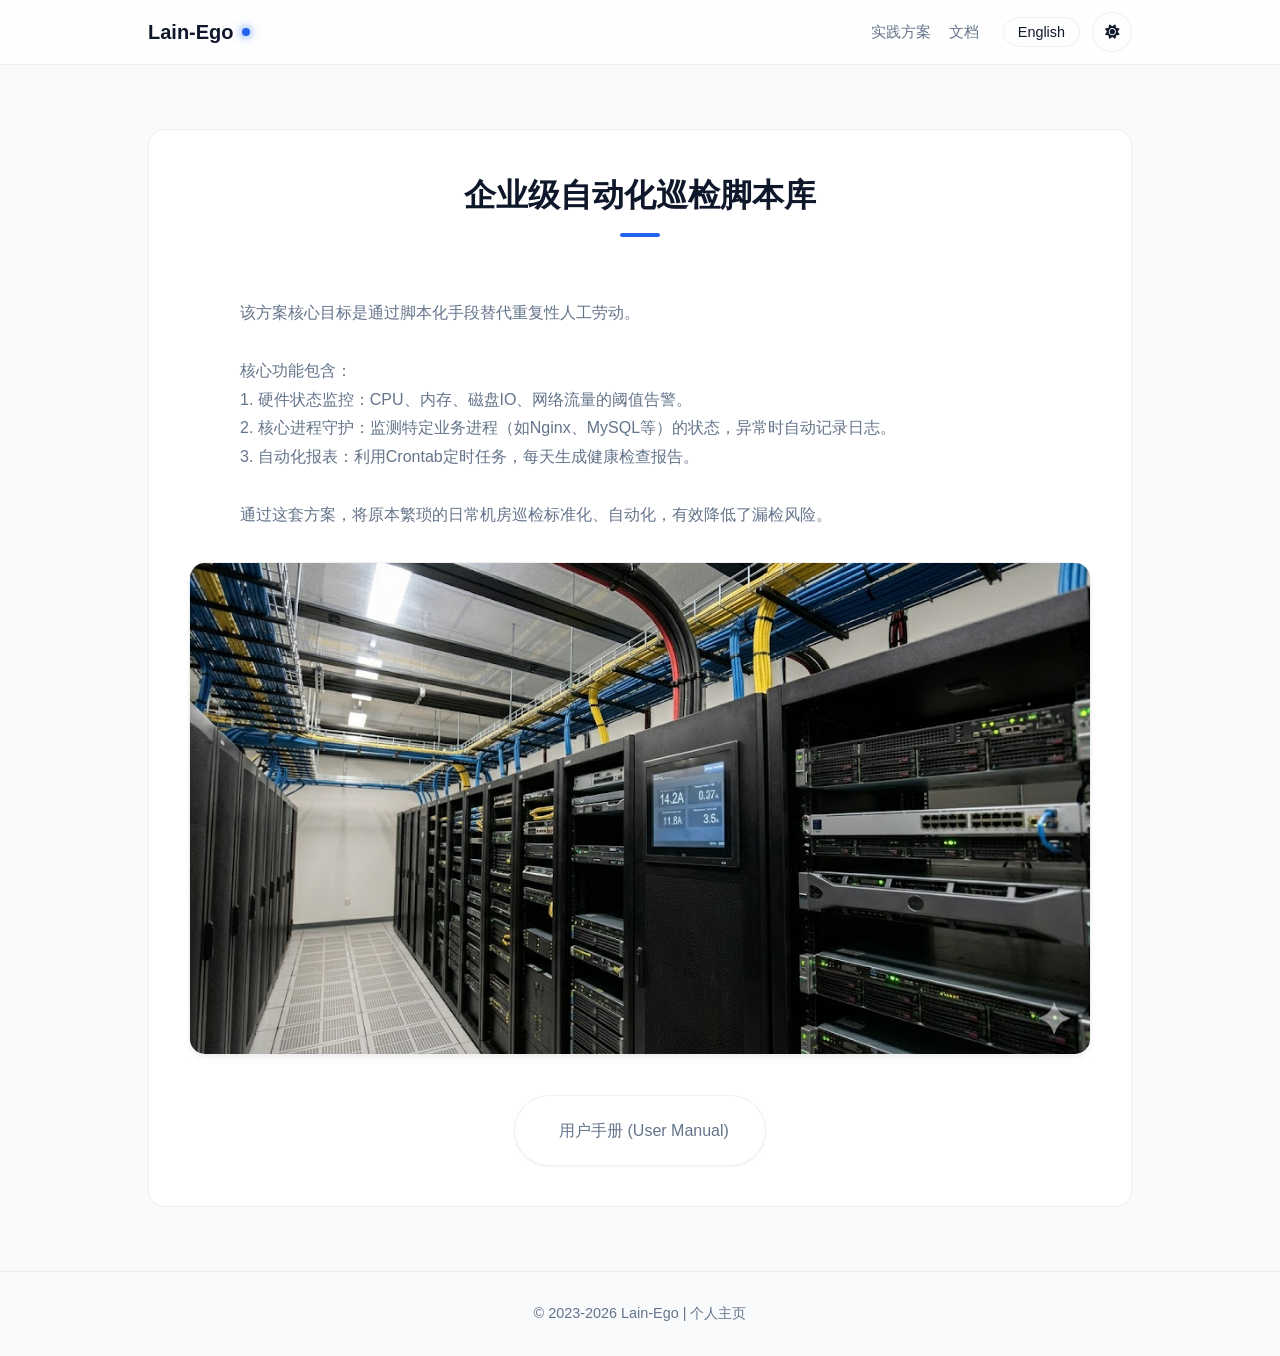
==== commit 765e8dd1: "Update project1.html" ====
--- a/pages/projects/project1.html
+++ b/pages/projects/project1.html
@@ -3,7 +3,7 @@
 <head>
   <meta charset="UTF-8">
   <meta name="viewport" content="width=device-width, initial-scale=1.0">
-  <title>Project 01 - Lain-Ego</title>
+  <title>Project 01</title>
   
   <script>
     const savedTheme = localStorage.getItem('theme') || (window.matchMedia('(prefers-color-scheme: dark)').matches ? 'dark' : 'light');
@@ -42,9 +42,7 @@
     <div class="container">
       <div class="card project-detail-card">
         <h2 data-i18n="project1.title"></h2>
-        
-        <img src="../../assets/images/Data-center.jpg" data-i18n="projects1.imgAlt1" class="project-img">
-        
+                
         <div class="project-detail-desc">
            <p data-i18n="project1.desc"></p>
         </div>
@@ -53,17 +51,20 @@
        
         <div class="publish-links-wrapper">
           <div class="publish-links">
-            <div class="publish-link">
-              <i class="fas fa-user-guide"></i> <span>用户手册 (User Manual)</span>
+            
+            <a href="https://你的文档链接地址.com" target="_blank" class="publish-link">
+              <i class="fas fa-user-guide"></i> 
+              <span>用户手册 (User Manual)</span>
+            </a>
+
             </div>
-          </div>
         </div>
 
       </div>
     </div>
   </section>
 
-  <footer data-i18n="footer.copyright">© 2026 Lain-Ego. All rights reserved.</footer>
+  <footer data-i18n="footer.copyright">© 2026. All rights reserved.</footer>
 
   <script src="../../assets/js/i18n.js"></script>
   <script src="../../assets/js/main.js"></script>
